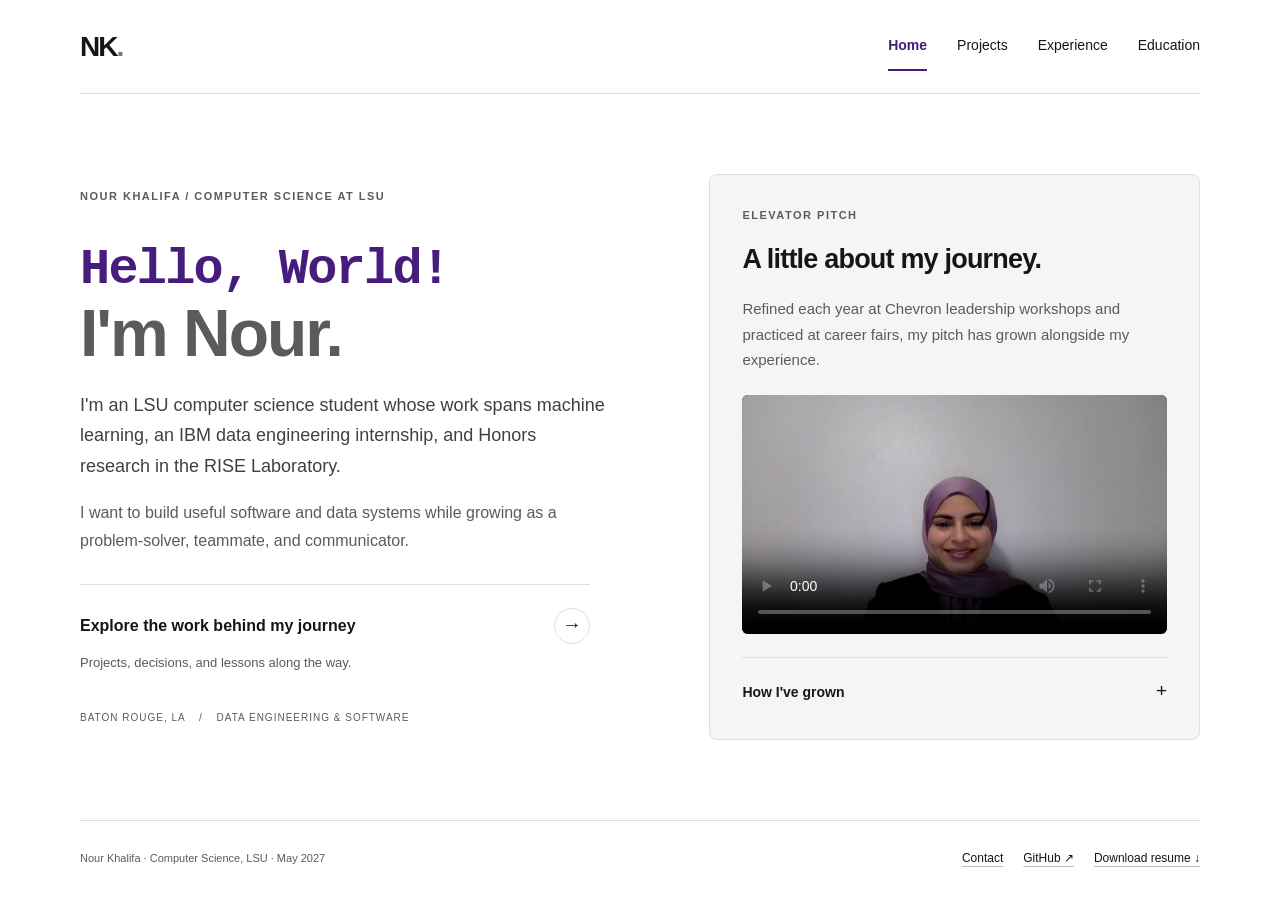
==== docs/index.html @ 3dc45e3c "Add files via upload" ====
<!doctype html>
<html lang="en"><head><meta charset="UTF-8"><meta name="viewport" content="width=device-width, initial-scale=1"><meta name="description" content="Nour Khalifa - Data Engineering Portfolio. LSU computer science student and former IBM Data Engineering Intern, graduating May 2027."><meta name="theme-color" content="#161616"><title>Data Engineering Portfolio | Nour Khalifa</title><link rel="stylesheet" href="styles.css">
<link rel="icon" type="image/svg+xml" href="favicon.svg">
<link rel="icon" href="favicon.ico" sizes="any">
<link rel="apple-touch-icon" href="favicon.png">
</head><body><a class="skip" href="#main">Skip to content</a><header class="header"><a class="wordmark" href="index.html" aria-label="Nour Khalifa home">NK<span>.</span></a><nav aria-label="Main navigation"><a href="index.html" aria-current="page">Home</a><a href="projects.html">Projects</a><a href="experience.html">Experience</a><a href="about.html">Education</a></nav></header><main id="main"><section class="hero home-intro" aria-labelledby="intro">
  <div class="hero-copy"><p class="eyebrow"><span class="dot"></span> NOUR KHALIFA / COMPUTER SCIENCE AT LSU</p><h1 id="intro"><span class="code-greeting">Hello, World!</span><br><span class="name-greeting">I'm Nour.</span></h1><p class="intro">I'm an LSU computer science student whose work spans machine learning, an IBM data engineering internship, and Honors research in the RISE Laboratory.</p><p class="home-welcome">I want to build useful software and data systems while growing as a problem-solver, teammate, and communicator.</p><div class="home-invitation"><a href="projects.html"><span>Explore the work behind my journey</span><span class="invitation-arrow" aria-hidden="true">&rarr;</span></a><p>Projects, decisions, and lessons along the way.</p></div><p class="hero-meta">BATON ROUGE, LA <span>/</span> DATA ENGINEERING &amp; SOFTWARE</p></div>
  <aside class="home-pitch" aria-labelledby="home-pitch-heading"><p class="eyebrow">ELEVATOR PITCH</p><h2 id="home-pitch-heading">A little about my journey.</h2><p>Refined each year at Chevron leadership workshops and practiced at career fairs, my pitch has grown alongside my experience.</p><div class="pitch-player"><video controls playsinline preload="metadata" poster="assets/elevator-pitch-poster.jpg" aria-label="Nour Khalifa introduces her values and career goals"><source src="assets/nour-elevator-pitch.mp4" type="video/mp4">Your browser does not support this video. <a href="assets/nour-elevator-pitch.mp4">Open my introduction video</a>.</video></div><details><summary>How I've grown <span aria-hidden="true">+</span></summary><div class="detail"><p>Practice has made me more confident introducing myself, explaining my contributions, and connecting what I've learned to where I want to go next.</p></div></details></aside>
</section></main><footer class="site-footer"><div><a class="wordmark" href="index.html">NK<span>.</span></a><p>Nour Khalifa &middot; Computer Science, LSU &middot; May 2027</p></div><div class="footer-links"><a href="mailto:nkhali4@lsu.edu">Contact</a><a href="https://github.com/Nourk1" target="_blank" rel="noopener">GitHub &nearr;</a><a href="assets/nour-khalifa-resume.pdf" download>Download resume &darr;</a></div></footer></body></html>
---- docs/styles.css ----
/* One visual system: monochrome, readable type, and deliberate space. */
:root{--ink:#161616;--muted:#5b5b5b;--paper:#fff;--soft:#f5f5f5;--line:#dedede;--radius:8px}*{box-sizing:border-box}html{scroll-behavior:smooth;scroll-padding-top:28px}body{margin:0;background:var(--paper);color:var(--ink);font:16px/1.7 Arial,Helvetica,sans-serif;-webkit-font-smoothing:antialiased}a{color:inherit;text-decoration:none}a:hover{color:#555}a:focus-visible,summary:focus-visible{outline:2px solid var(--ink);outline-offset:5px}img{max-width:100%}h1,h2,h3,h4,p,figure{margin-top:0}h1,h2,h3,h4{line-height:1.25}h1{font-size:clamp(36px,4.5vw,58px);letter-spacing:-2px;margin-bottom:20px}h2{font-size:28px;letter-spacing:-.8px}h3{font-size:18px;letter-spacing:-.2px}em{font-style:normal;color:#666}.eyebrow{font-size:11px;font-weight:700;letter-spacing:1.5px;line-height:1.6;margin-bottom:18px;color:var(--muted)}.skip{position:fixed;top:-100px;left:16px;background:white;padding:10px;z-index:10}.skip:focus{top:10px}.header,.site-footer,main{width:min(1120px,90%);margin-inline:auto}.header{min-height:94px;display:flex;align-items:center;justify-content:space-between;gap:32px;border-bottom:1px solid var(--line)}.wordmark{font-weight:800;font-size:28px;letter-spacing:-2px}.wordmark span{color:#777}.header nav{display:flex;gap:30px;align-items:center}.header nav a{font-size:14px;padding:12px 0;border-bottom:2px solid transparent}.header nav a[aria-current=page]{border-bottom-color:var(--ink);font-weight:700}.section{padding-top:64px;padding-bottom:0}.section:last-child{padding-bottom:72px}.section-heading{display:flex;align-items:flex-end;justify-content:space-between;gap:40px;margin-bottom:38px}.section-heading h1,.section-heading h2{margin:0}.section-heading>p{max-width:290px;margin:0;color:var(--muted);font-size:14px}.hero{padding:80px 0;display:grid;grid-template-columns:1.12fr 1fr;gap:80px;align-items:center;min-height:calc(100svh - 210px)}.hero h1{font-size:clamp(42px,5.2vw,66px);line-height:1.1}.intro{font-size:18px;color:#404040;max-width:530px}.home-welcome{font-size:16px;color:var(--muted);max-width:510px}.actions{display:flex;align-items:center;flex-wrap:wrap;gap:24px;margin:30px 0}.button{display:inline-block;padding:12px 19px;border-radius:4px;background:var(--ink);color:white;font-size:14px;font-weight:600}.button:hover{background:#3d3d3d;color:white}.text-link{display:inline-block;border-bottom:1px solid #999;font-size:14px;line-height:1.6}.hero-meta{font-size:10px;letter-spacing:1px;color:var(--muted);margin:35px 0 0}.hero-meta span{margin:0 10px}.dot{display:none}.home-pitch{background:var(--soft);padding:32px;border:1px solid var(--line);border-radius:var(--radius)}.home-pitch h2{font-size:27px;line-height:1.25;margin-bottom:20px}.home-pitch>p:not(.eyebrow){font-size:15px;color:var(--muted)}.pitch-recording-note{margin:22px 0 0}.recording-label{font-size:12px;color:var(--muted)}details{border-top:1px solid var(--line);margin-top:23px}summary{cursor:pointer;display:flex;align-items:baseline;justify-content:space-between;gap:20px;list-style:none;padding:17px 0 0;font-size:14px;font-weight:600;min-height:44px}summary::-webkit-details-marker{display:none}summary span{font-size:19px;font-weight:400}details[open]>summary span{transform:rotate(45deg)}.detail{padding:6px 0 0;max-width:760px}.detail h3,.detail h4{font-size:14px;letter-spacing:0;margin:20px 0 6px}.detail p{font-size:15px;color:var(--muted);margin-bottom:12px}.project-index{display:flex;flex-wrap:wrap;gap:8px 22px;border-bottom:1px solid var(--line);padding-bottom:22px;margin-bottom:8px}.project-index a{font-size:13px;text-decoration:underline;text-underline-offset:5px;text-decoration-color:#bbb;padding:6px 0}.project{display:flex;gap:25px;padding:32px 0;border-bottom:1px solid var(--line);scroll-margin-top:24px}.project-number{font-size:12px;color:#777;font-variant-numeric:tabular-nums;padding-top:3px;min-width:22px}.project-content{flex:1;min-width:0}.project-content>.eyebrow{margin-bottom:9px;font-size:10px}.project h2{font-size:26px;margin-bottom:12px}.project-content>p:not(.eyebrow){max-width:740px;color:var(--muted);font-size:15px;margin-bottom:16px}.tags{display:flex;flex-wrap:wrap;gap:6px 14px;margin:17px 0}.tags span{font-size:11px;color:var(--muted)}.project-grid{display:block}.roomies-work{margin-top:0}.wireframe-preview{margin:24px 0 18px;max-width:820px}.wireframe-preview>a{display:block;background:var(--soft);border:1px solid var(--line);border-radius:4px;padding:12px}.wireframe-preview img{display:block;width:100%;height:auto}.wireframe-preview figcaption{font-size:12px;line-height:1.5;color:var(--muted);margin-top:9px}.credits{padding-top:30px!important}.credits h2{font-size:17px}.credits p{font-size:13px;color:var(--muted);max-width:820px;margin-bottom:10px}.credits .text-link{font-size:inherit}.timeline article{display:grid;grid-template-columns:170px 1fr;gap:38px;padding:27px 0;border-top:1px solid var(--line)}.date{font-size:11px;letter-spacing:.8px;color:var(--muted);margin:3px 0}.timeline h2{font-size:21px;letter-spacing:-.4px;margin-bottom:12px}.timeline h2 span{display:block;font-size:13px;font-weight:400;letter-spacing:0;margin-top:8px;color:var(--muted)}.timeline article div>p{max-width:730px;font-size:15px;color:var(--muted);margin-bottom:0}.leadership .section-heading h2{font-size:32px}.leadership-intro{max-width:800px;color:var(--muted);font-size:15px}.capstone-process{max-width:900px}.capstone-rounds{list-style:none;padding:0;margin:24px 0 0;display:grid;grid-template-columns:repeat(3,minmax(0,1fr));gap:28px}.capstone-rounds li{padding:0}.capstone-rounds .eyebrow{font-size:10px;margin-bottom:10px}.capstone-rounds h3{font-size:19px;margin-bottom:12px}.capstone-rounds p:last-child{font-size:14px;color:var(--muted)}.leadership-reflection{max-width:800px;margin-top:28px}.leadership-reflection h3{font-size:18px}.leadership-reflection p{font-size:15px;color:var(--muted)}.education-grid{display:grid;grid-template-columns:1fr 1fr;border:1px solid var(--line);border-radius:var(--radius);overflow:hidden}.degree{padding:34px;background:var(--soft)}.lsu-signature{font-size:37px;letter-spacing:-2px;font-weight:800;display:flex;align-items:center;gap:14px;margin-bottom:30px}.lsu-signature>span{font-size:25px;color:#aaa;font-weight:400}.lsu-signature small{font-size:9px;font-weight:600;letter-spacing:1px;max-width:140px;line-height:1.6}.degree .eyebrow{font-size:10px;margin-bottom:12px}.degree h2{font-size:25px;margin-bottom:8px}.degree>p:not(.eyebrow){color:var(--muted);font-size:14px}.degree-facts{display:flex;flex-wrap:wrap;align-items:flex-end;gap:28px;margin-top:32px}.gpa{font-size:43px;line-height:1;font-weight:700;letter-spacing:-1px;margin:0}.gpa span{font-size:10px;letter-spacing:.6px;font-weight:400;color:var(--muted)}.graduation{margin:0;color:var(--muted);font-size:9px;letter-spacing:.8px}.graduation strong{display:block;font-size:18px;letter-spacing:0;color:var(--ink);margin-top:8px}.academic-details{padding:34px}.academic-details .eyebrow{font-size:10px}.academic-details h2{font-size:23px;margin-bottom:20px}.academic-details ul{padding-left:18px;margin-bottom:22px}.academic-details li{font-size:14px;color:var(--muted);margin-bottom:14px}.about{display:grid;grid-template-columns:1fr 1.1fr;gap:64px}.about h2{font-size:29px;line-height:1.25}.about-copy>p{color:var(--muted);font-size:15px}.skill-list{border-top:1px solid var(--line);padding-top:18px;margin-top:26px}.skill-list>div{display:grid;grid-template-columns:100px 1fr;gap:15px;margin-bottom:12px}.skill-list h3,.skill-list p{font-size:12px;line-height:1.6;margin:0;letter-spacing:0}.skill-list p{color:var(--muted)}.site-footer{padding:27px 0;border-top:1px solid var(--line);display:flex;justify-content:space-between;align-items:center;gap:24px}.site-footer .wordmark{display:none}.site-footer p{font-size:11px;color:var(--muted);margin:0}.footer-links{display:flex;flex-wrap:wrap;gap:20px}.footer-links a{font-size:12px;text-decoration:underline;text-decoration-color:#bbb;text-underline-offset:4px}
@media(max-width:900px){.hero{gap:35px;padding:55px 0}.header nav{gap:22px}.capstone-rounds{grid-template-columns:1fr;gap:15px}.section-heading{gap:25px}.education-grid{grid-template-columns:1fr 1fr}.degree,.academic-details{padding:26px}.about{gap:35px}.degree-facts{gap:24px}}
@media(max-width:650px){.header,main,.site-footer{width:88%}.header{flex-wrap:wrap;gap:8px;padding:18px 0;min-height:0}.header nav{width:100%;gap:24px}.header nav a{font-size:13px;padding:8px 0}.hero{grid-template-columns:1fr;gap:30px;padding:40px 0;min-height:0}.hero h1{font-size:46px}.intro{font-size:17px}.home-pitch{padding:25px}.home-pitch h2{font-size:25px}.hero-meta{line-height:1.8}.section{padding-top:38px}.section:last-child{padding-bottom:45px}.section-heading{display:block;margin-bottom:27px}.section-heading>p{margin-top:18px;max-width:none}.section-heading h1{font-size:37px;letter-spacing:-1.3px}.project{padding:27px 0;gap:13px}.project-number{min-width:18px}.project h2{font-size:23px}.project-index{gap:4px 18px}.project-index a{font-size:12px}.wireframe-preview>a{padding:5px}.timeline article{grid-template-columns:1fr;gap:12px;padding:25px 0}.education-grid,.about{grid-template-columns:1fr}.degree,.academic-details{padding:25px}.about{gap:18px}.site-footer{flex-direction:column;align-items:flex-start;gap:15px}.footer-links{gap:22px}.actions{gap:20px}.capstone-rounds{margin-top:22px}.leadership .section-heading h2{font-size:28px}}
@media(prefers-reduced-motion:reduce){html{scroll-behavior:auto}}
@media print{body{font-size:11pt}main,.header,.site-footer{width:100%}.header nav,.actions,.footer-links,.project-index{display:none}.hero{min-height:0;display:block;padding:20px 0}.home-pitch{margin-top:24px}.section{padding-top:25px}.section:last-child{padding-bottom:20px}.section-heading h1{font-size:30px}.project,.timeline article,.degree,.academic-details{break-inside:avoid}.capstone-rounds{display:block}details>.detail,details>.capstone-rounds{display:block!important}summary{display:none}.education-grid,.about{display:block}.wireframe-preview{max-width:600px}.site-footer{padding:15px 0}}

.capstone-screens{padding-left:22px;margin:16px 0 24px;max-width:740px}.capstone-screens li{padding-left:4px;margin-bottom:12px;color:var(--muted);font-size:14px}.capstone-screens strong{color:var(--ink)}

/* Purposeful LSU accents; large surfaces remain neutral. */
:root{--accent:#461d7c;--gold:#fdd023}
.home-intro h1 .code-greeting{color:var(--accent)}
.header nav a[aria-current=page]{border-bottom-color:var(--accent);color:var(--accent)}
a:hover,.text-link:hover,.project-index a:hover,.footer-links a:hover,summary:hover{color:var(--accent)}
a:focus-visible,summary:focus-visible{outline-color:var(--accent)}
.text-link:hover{border-bottom-color:var(--accent)}
.project-index a:hover,.footer-links a:hover{text-decoration-color:var(--accent)}
.home-invitation>a:hover .invitation-arrow{background:var(--accent);border-color:var(--accent);color:white}
.education-page .degree{border-top:4px solid var(--gold)}
.education-page .academic-details{border-top:4px solid transparent}
.education-page .lsu-signature{color:var(--accent)}
.education-page .lsu-signature small{color:var(--ink)}
.education-page .education>.section-heading .eyebrow{color:var(--accent)}
@media print{.home-intro h1 .code-greeting,.education-page .lsu-signature{color:var(--ink)}.education-page .degree{border-top-color:var(--ink)}}

.experience-photo{margin:24px 0 0;max-width:850px}.experience-photo img{display:block;width:100%;height:auto;border-radius:6px}.experience-photo figcaption{font-size:12px;line-height:1.6;color:var(--muted);margin-top:10px;max-width:740px}.experience-photo figcaption a{text-decoration:underline;text-underline-offset:3px;text-decoration-color:#aaa}@media print{.experience-photo{break-inside:avoid}}

.capstone-diagram{margin:25px 0;max-width:900px}.capstone-diagram>a{display:block;border:1px solid var(--line);border-radius:8px;overflow:hidden}.capstone-diagram img{display:block;width:100%;height:auto}.capstone-diagram figcaption{font-size:12px;line-height:1.6;color:var(--muted);margin-top:9px}@media print{.capstone-diagram{break-inside:avoid}}

.capstone-screenshot{max-width:900px;margin:25px 0}.capstone-screenshot>a{display:block;border:1px solid var(--line);border-radius:8px;overflow:hidden}.capstone-screenshot img{display:block;width:100%;height:auto}.capstone-screenshot figcaption{font-size:12px;line-height:1.6;color:var(--muted);margin-top:10px}.capstone-screenshot figcaption strong{color:var(--ink)}@media print{.capstone-screenshot{break-inside:avoid}}

.leadership-decision{max-width:800px;border-left:3px solid var(--ink);padding:4px 0 4px 22px;margin:26px 0}.leadership-decision h3{font-size:19px;margin-bottom:14px}.leadership-decision p{font-size:15px;color:var(--muted);margin-bottom:14px}.leadership-decision p:last-child{margin-bottom:0}

.home-invitation{margin:30px 0 0;padding-top:23px;border-top:1px solid var(--line);max-width:510px}.home-invitation>a{display:flex;align-items:center;justify-content:space-between;gap:18px;font-size:16px;font-weight:600;line-height:1.5}.invitation-arrow{display:flex;align-items:center;justify-content:center;flex:0 0 36px;height:36px;border:1px solid var(--line);border-radius:50%;font-size:19px}.home-invitation>p{font-size:13px;color:var(--muted);margin:8px 0 0}@media(max-width:650px){.home-invitation>a{font-size:15px}}@media print{.home-invitation{display:none}}

.home-intro h1 .code-greeting{font-family:ui-monospace,"Cascadia Code","SFMono-Regular",Consolas,"Liberation Mono",monospace;font-size:.76em;letter-spacing:-1.7px}.home-intro h1 .name-greeting{color:var(--muted)}@media(max-width:650px){.home-intro h1 .code-greeting{font-size:.69em;letter-spacing:-1px}}

.pitch-player{margin:22px 0 0}.pitch-player video{display:block;width:100%;height:auto;border-radius:6px;background:#161616;aspect-ratio:16/9;object-fit:contain}.pitch-player video:focus-visible{outline:2px solid var(--accent);outline-offset:4px}
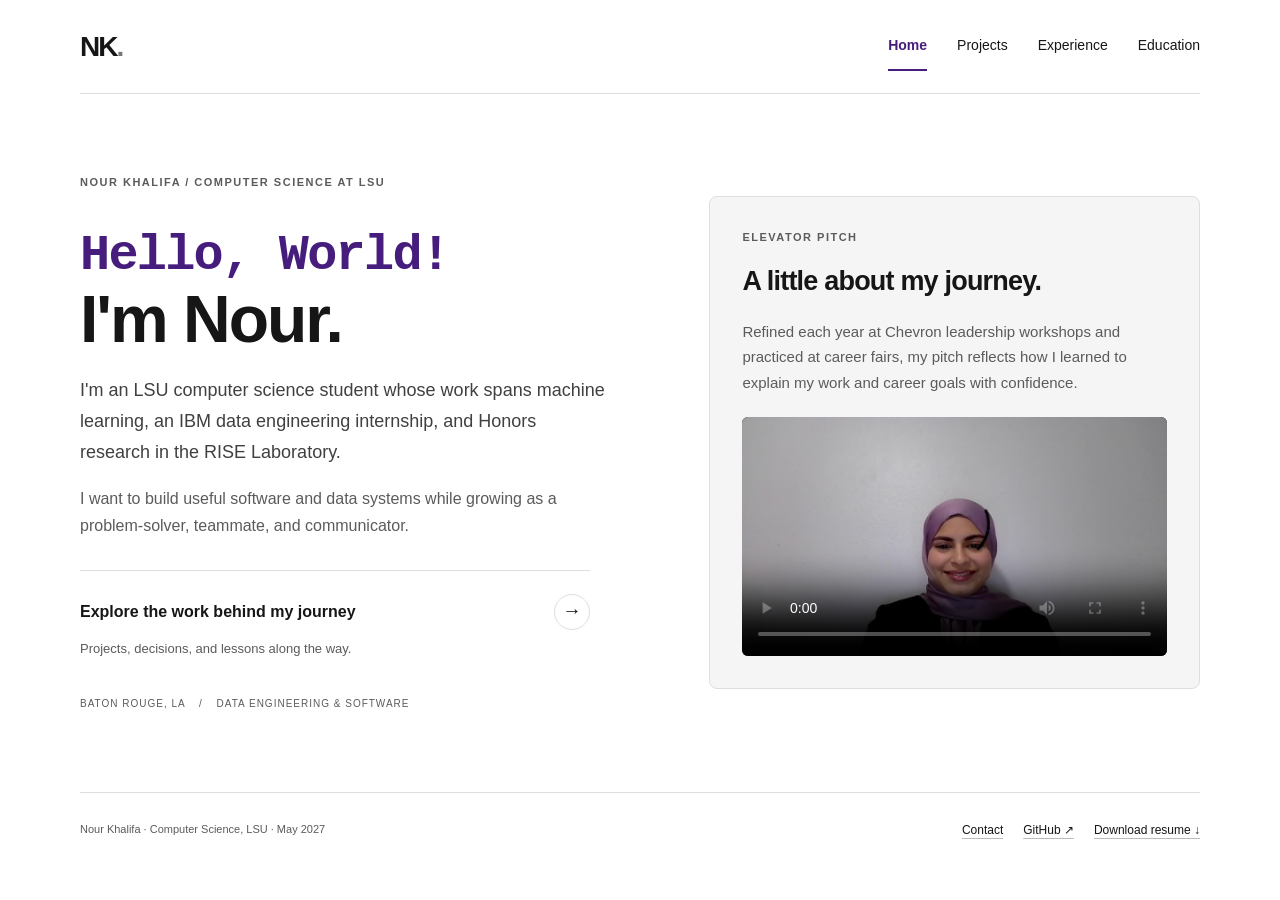
==== commit 9e3aa9c4: "Update portfolio with CxC feedback" ====
--- a/docs/index.html
+++ b/docs/index.html
@@ -5,5 +5,5 @@
 <link rel="apple-touch-icon" href="favicon.png">
 </head><body><a class="skip" href="#main">Skip to content</a><header class="header"><a class="wordmark" href="index.html" aria-label="Nour Khalifa home">NK<span>.</span></a><nav aria-label="Main navigation"><a href="index.html" aria-current="page">Home</a><a href="projects.html">Projects</a><a href="experience.html">Experience</a><a href="about.html">Education</a></nav></header><main id="main"><section class="hero home-intro" aria-labelledby="intro">
   <div class="hero-copy"><p class="eyebrow"><span class="dot"></span> NOUR KHALIFA / COMPUTER SCIENCE AT LSU</p><h1 id="intro"><span class="code-greeting">Hello, World!</span><br><span class="name-greeting">I'm Nour.</span></h1><p class="intro">I'm an LSU computer science student whose work spans machine learning, an IBM data engineering internship, and Honors research in the RISE Laboratory.</p><p class="home-welcome">I want to build useful software and data systems while growing as a problem-solver, teammate, and communicator.</p><div class="home-invitation"><a href="projects.html"><span>Explore the work behind my journey</span><span class="invitation-arrow" aria-hidden="true">&rarr;</span></a><p>Projects, decisions, and lessons along the way.</p></div><p class="hero-meta">BATON ROUGE, LA <span>/</span> DATA ENGINEERING &amp; SOFTWARE</p></div>
-  <aside class="home-pitch" aria-labelledby="home-pitch-heading"><p class="eyebrow">ELEVATOR PITCH</p><h2 id="home-pitch-heading">A little about my journey.</h2><p>Refined each year at Chevron leadership workshops and practiced at career fairs, my pitch has grown alongside my experience.</p><div class="pitch-player"><video controls playsinline preload="metadata" poster="assets/elevator-pitch-poster.jpg" aria-label="Nour Khalifa introduces her values and career goals"><source src="assets/nour-elevator-pitch.mp4" type="video/mp4">Your browser does not support this video. <a href="assets/nour-elevator-pitch.mp4">Open my introduction video</a>.</video></div><details><summary>How I've grown <span aria-hidden="true">+</span></summary><div class="detail"><p>Practice has made me more confident introducing myself, explaining my contributions, and connecting what I've learned to where I want to go next.</p></div></details></aside>
+  <aside class="home-pitch" aria-labelledby="home-pitch-heading"><p class="eyebrow">ELEVATOR PITCH</p><h2 id="home-pitch-heading">A little about my journey.</h2><p>Refined each year at Chevron leadership workshops and practiced at career fairs, my pitch reflects how I learned to explain my work and career goals with confidence.</p><div class="pitch-player"><video controls playsinline preload="metadata" poster="assets/elevator-pitch-poster.jpg" aria-label="Nour Khalifa introduces her values and career goals"><source src="assets/nour-elevator-pitch.mp4" type="video/mp4">Your browser does not support this video. <a href="assets/nour-elevator-pitch.mp4">Open my introduction video</a>.</video></div></aside>
 </section></main><footer class="site-footer"><div><a class="wordmark" href="index.html">NK<span>.</span></a><p>Nour Khalifa &middot; Computer Science, LSU &middot; May 2027</p></div><div class="footer-links"><a href="mailto:nkhali4@lsu.edu">Contact</a><a href="https://github.com/Nourk1" target="_blank" rel="noopener">GitHub &nearr;</a><a href="assets/nour-khalifa-resume.pdf" download>Download resume &darr;</a></div></footer></body></html>
--- a/docs/styles.css
+++ b/docs/styles.css
@@ -36,3 +36,11 @@
 .home-intro h1 .code-greeting{font-family:ui-monospace,"Cascadia Code","SFMono-Regular",Consolas,"Liberation Mono",monospace;font-size:.76em;letter-spacing:-1.7px}.home-intro h1 .name-greeting{color:var(--muted)}@media(max-width:650px){.home-intro h1 .code-greeting{font-size:.69em;letter-spacing:-1px}}
 
 .pitch-player{margin:22px 0 0}.pitch-player video{display:block;width:100%;height:auto;border-radius:6px;background:#161616;aspect-ratio:16/9;object-fit:contain}.pitch-player video:focus-visible{outline:2px solid var(--accent);outline-offset:4px}
+
+/* Project context and experience shortcuts */
+.home-intro h1 .name-greeting{color:inherit}
+.project-group-heading{padding:30px 0;border-top:1px solid var(--line)}
+.project-group-heading h2{margin:0}
+.internship-projects{padding-left:1.25em}
+.internship-projects li+li{margin-top:6px}
+.capstone-screenshot{max-width:647px}
